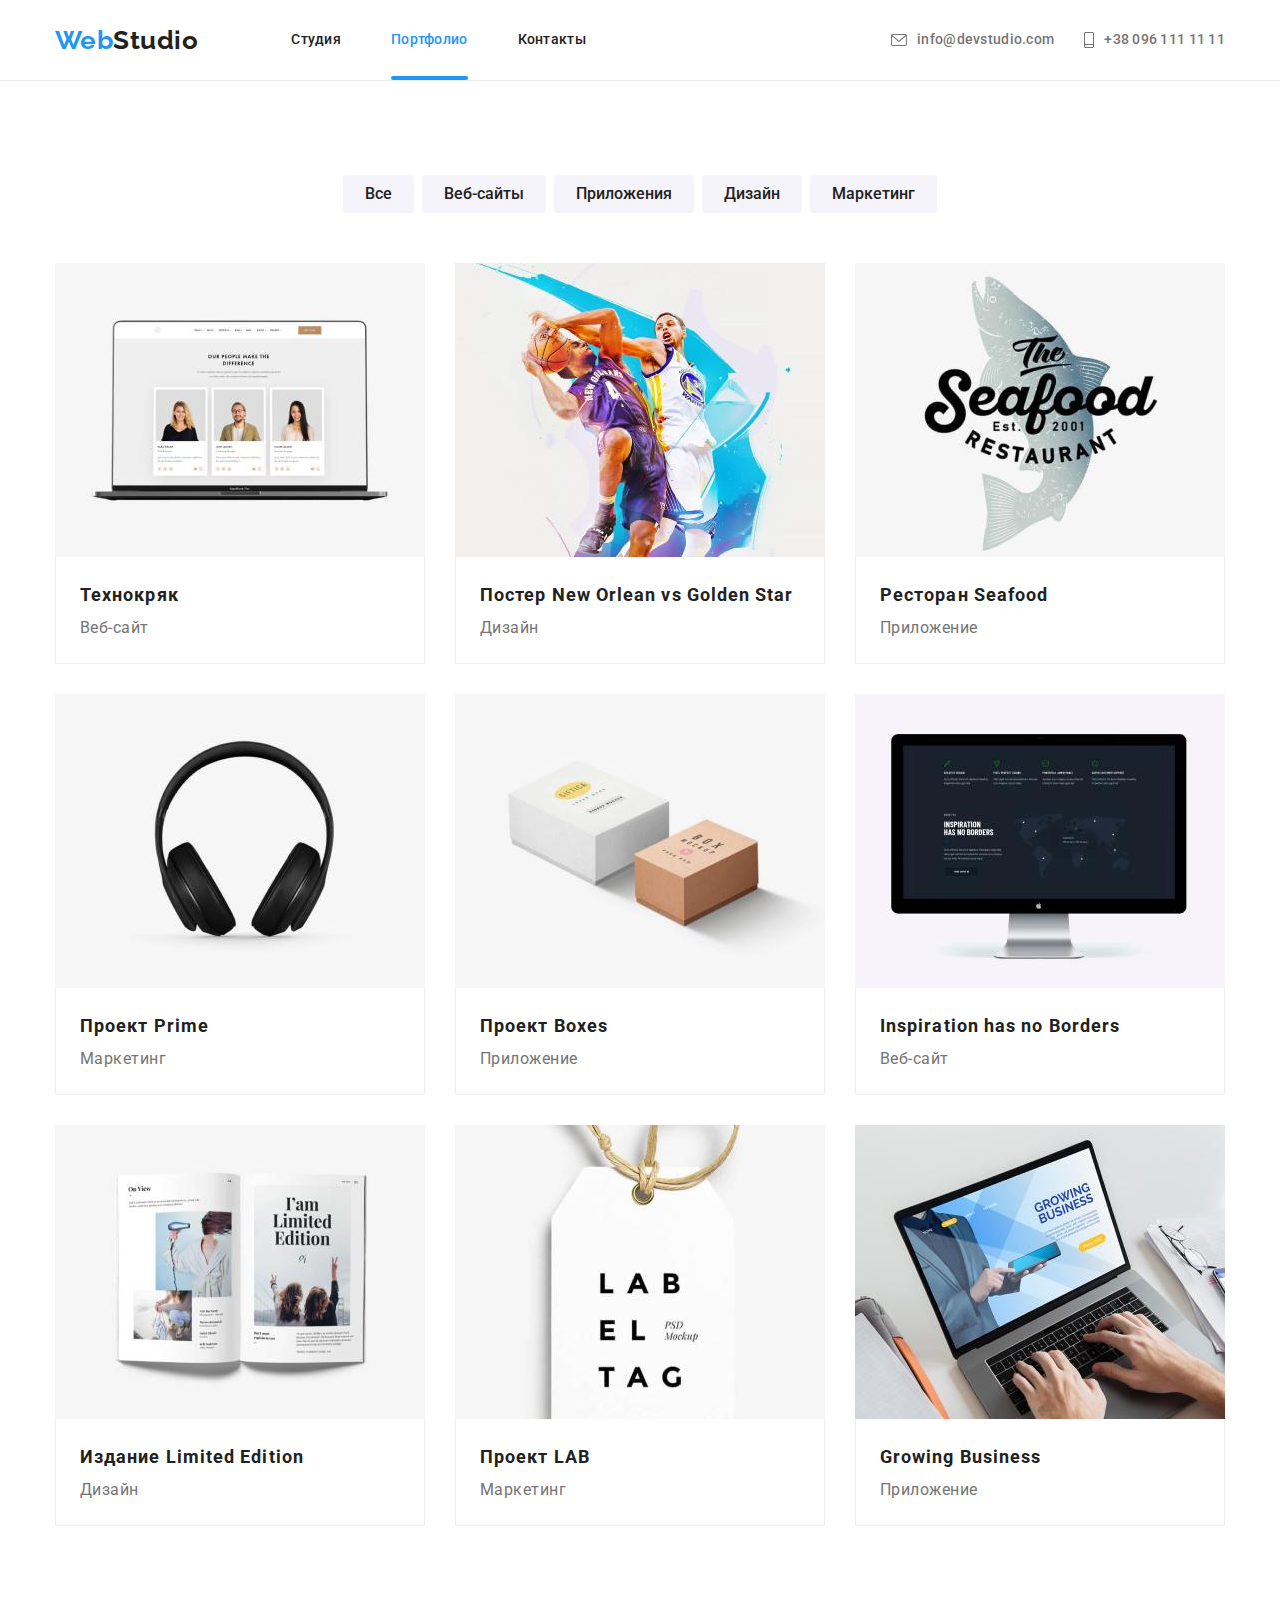
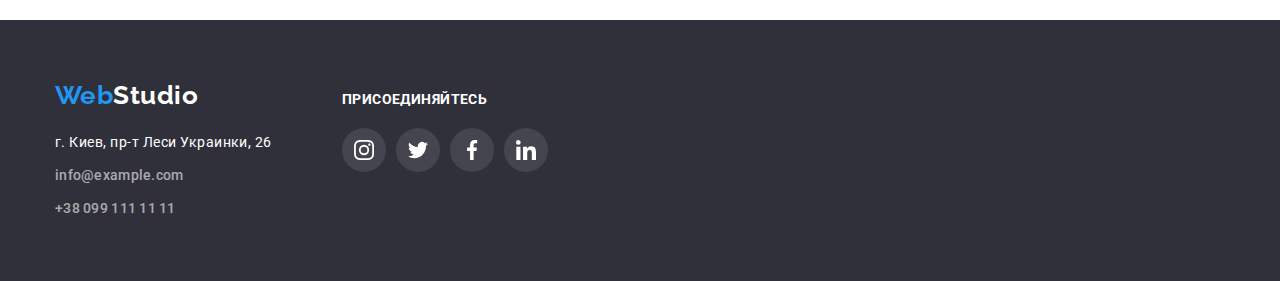
==== portfolio.html @ a3521827 "add private repository" ====
<!DOCTYPE html>
<html lang="ru">
  <head>
    <meta charset="UTF-8" />
    <meta http-equiv="X-UA-Compatible" content="IE=edge" />
    <meta name="viewport" content="width=device-width, initial-scale=1.0" />
    <title>Document</title>
    <link rel="preconnect" href="https://fonts.googleapis.com" />
    <link rel="preconnect" href="https://fonts.gstatic.com" crossorigin />
    <link
      href="https://fonts.googleapis.com/css2?family=Raleway:wght@700&family=Roboto:wght@400;500;700;900&display=swap"
      rel="stylesheet"
    />
    <link
      rel="stylesheet"
      href="https://cdnjs.cloudflare.com/ajax/libs/modern-normalize/1.1.0/modern-normalize.min.css"
    />
    <link rel="stylesheet" href="./css/styles.css" />
  </head>
  <body>
    <!-- Шапка сайта -->
    <header class="page-header">
      <div class="container main-nav">
        <nav class="nav">
          <a href="./index.html" class="logo-link text-decoration">
            Web<span class="logo-black">Studio</span>
          </a>
          <ul class="site-nav list">
            <li class="item-nav">
              <a href="./index.html" class="link text-decoration">Студия</a>
            </li>
            <li class="item-nav">
              <a href="./portfolio.html" class="link current text-decoration">Портфолио</a>
            </li>
            <li class="item-nav">
              <a href="" class="link text-decoration">Контакты</a>
            </li>
          </ul>
        </nav>
        <ul class="contact-block list">
          <li class="contact-item">
            <a href="mailto:info@devstudio.com" class="contact text-decoration">
              <svg class="mail-icon" width="16" height="12">
                <use href="./images/icons.svg#icon-envelope"></use>
              </svg>
              info@devstudio.com
            </a>
          </li>
          <li class="contact-item">
            <a href="tel:+380961111111" class="contact text-decoration">
              <svg class="tel-icon" width="10" height="16">
                <use href="./images/icons.svg#icon-smartphone"></use>
              </svg>
              +38 096 111 11 11
            </a>
          </li>
        </ul>
      </div>
    </header>
    <!-- основная часть сайта -->
    <main>
      <section class="section portfolio-section">
        <div class="container">
          <h1 class="visually-hidden">Портфолио</h1>
          <ul class="filter-list list">
            <li class="item-btn">
              <button type="button" class="btn">Все</button>
            </li>
            <li class="item-btn">
              <button type="button" class="btn">Веб-сайты</button>
            </li>
            <li class="item-btn">
              <button type="button" class="btn">Приложения</button>
            </li>
            <li class="item-btn">
              <button type="button" class="btn">Дизайн</button>
            </li>
            <li class="item-btn">
              <button type="button" class="btn">Маркетинг</button>
            </li>
          </ul>
          <ul class="portfolio-list list">
            <li class="item">
              <a class="link text-decoration" href="">
                <div class="cards-image">
                <img class="portfolio-img" src="./images/pic1.jpg" alt="Технокряк" width="370" />
                <div class="cards-image-overlay">
                <p class="overlay-cards">Ресурс предлагает комплексные предложения с разным уровнем функционала и сервисов. Все это позволит посетителю получить исчерпывающие сведения  о компании или частном лице.</p>
                  </div>
                  </div>
                <div class="p-20-24">
                  <h2 class="caption">Технокряк</h2>
                  <p class="content">Веб-сайт</p>
                </div>
              </a>
            </li>
            <li class="item">
              <a class="link text-decoration" href="">
                <div class="cards-image">
                <img class="portfolio-img"
                  src="./images/pic2.jpg"
                  alt="Постер New Orlean vs Golden Star"
                  width="370"
                />
                <div class="cards-image-overlay">
                 <p class="overlay-cards">Ресурс предлагает комплексные предложения с разным уровнем функционала и сервисов. Все это позволит посетителю получить исчерпывающие сведения  о компании или частном лице.</p>
                  </div>
                  </div>
                <div class="p-20-24">
                  <h2 class="caption">Постер New Orlean vs Golden Star</h2>
                  <p class="content">Дизайн</p>
                </div>
              </a>
            </li>
            <li class="item">
              <a class="link text-decoration" href="">
                <div class="cards-image">
                  <img
                  class="portfolio-img"
                  src="./images/pic3.jpg"
                  alt="Ресторан Seafood"
                  width="370"
                />
                <div class="cards-image-overlay">
                 <p class="overlay-cards">Ресурс предлагает комплексные предложения с разным уровнем функционала и сервисов. Все это позволит посетителю получить исчерпывающие сведения  о компании или частном лице.</p>
                  </div>
                  </div>
                <div class="p-20-24">
                  <h2 class="caption">Ресторан Seafood</h2>
                  <p class="content">Приложение</p>
                </div>
              </a>
            </li>
            <li class="item">
              <a class="link text-decoration" href="">
                <div class="cards-image">
                  <img
                  class="portfolio-img"
                  src="./images/pic4.jpg"
                  alt="Проект Prime"
                  width="370"
                />
                <div class="cards-image-overlay">
                <p class="overlay-cards">Ресурс предлагает комплексные предложения с разным уровнем функционала и сервисов. Все это позволит посетителю получить исчерпывающие сведения  о компании или частном лице.</p>
                  </div>
                  </div>
                <div class="p-20-24">
                  <h2 class="caption">Проект Prime</h2>
                  <p class="content">Маркетинг</p>
                </div>
              </a>
            </li>
            <li class="item">
              <a class="link text-decoration" href="">
                <div class="cards-image">
                  <img
                  class="portfolio-img"
                  src="./images/pic5.jpg"
                  alt="Проект Boxes"
                  width="370"
                />
                <div class="cards-image-overlay">
                 <p class="overlay-cards">Ресурс предлагает комплексные предложения с разным уровнем функционала и сервисов. Все это позволит посетителю получить исчерпывающие сведения  о компании или частном лице.</p>
                  </div>
                  </div>
                <div class="p-20-24">
                  <h2 class="caption">Проект Boxes</h2>
                  <p class="content">Приложение</p>
                </div>
              </a>
            </li>
            <li class="item">
              <a class="link text-decoration" href="">
                <div class="cards-image">
                  <img
                  class="portfolio-img"
                  src="./images/pic6.jpg"
                  alt="Inspiration has no Borders"
                  width="370"
                />
                <div class="cards-image-overlay">
                <p class="overlay-cards">Ресурс предлагает комплексные предложения с разным уровнем функционала и сервисов. Все это позволит посетителю получить исчерпывающие сведения  о компании или частном лице.</p>
                  </div>
                  </div>
                <div class="p-20-24">
                  <h2 class="caption">Inspiration has no Borders</h2>
                  <p class="content">Веб-сайт</p>
                </div>
              </a>
            </li>
            <li class="item">
              <a class="link text-decoration" href="">
                <div class="cards-image">
                  <img
                  class="portfolio-img"
                  src="./images/pic7.jpg"
                  alt="Издание Limited Edition"
                  width="370"
                />
                <div class="cards-image-overlay">
                <p class="overlay-cards">Ресурс предлагает комплексные предложения с разным уровнем функционала и сервисов. Все это позволит посетителю получить исчерпывающие сведения  о компании или частном лице.</p>
                  </div>
                  </div>
                <div class="p-20-24">
                  <h2 class="caption">Издание Limited Edition</h2>
                  <p class="content">Дизайн</p>
                </div>
              </a>
            </li>
            <li class="item">
              <a class="link text-decoration" href="">
                <div class="cards-image">
                  <img class="portfolio-img" src="./images/pic8.jpg" alt="Проект LAB" width="370" />
                <div class="cards-image-overlay">
                 <p class="overlay-cards">Ресурс предлагает комплексные предложения с разным уровнем функционала и сервисов. Все это позволит посетителю получить исчерпывающие сведения  о компании или частном лице.</p>
                  </div>
                  </div>
                <div class="p-20-24">
                  <h2 class="caption">Проект LAB</h2>
                  <p class="content">Маркетинг</p>
                </div>
              </a>
            </li>
            <li class="item">
              <a class="link text-decoration" href="">
                <div class="cards-image">
                  <img
                  class="portfolio-img"
                  src="./images/pic9.jpg"
                  alt="Growing Business"
                  width="370"
                />
                <div class="cards-image-overlay">
                <p class="overlay-cards">Ресурс предлагает комплексные предложения с разным уровнем функционала и сервисов. Все это позволит посетителю получить исчерпывающие сведения  о компании или частном лице.</p>
                  </div>
                  </div>
                <div class="p-20-24">
                  <h2 class="caption">Growing Business</h2>
                  <p class="content">Приложение</p>
                </div>
              </a>
            </li>
          </ul>
      </section>
    </main>
    <!-- Подвал сайта -->
    <footer class="footer">
      <div class="container">
        <div class="address-join-footer">
          <div class="footer-contact">
            <a href="./index.html" class="logo-link text-decoration">
              Web<span class="logo-white">Studio</span>
            </a>
            <address class="address">
              <a
                class="link text-decoration"
                href="https://bit.ly/3pXMvUd"
                target="_blank"
                rel="noopener noreferrer"
              >
                г. Киев, пр-т Леси Украинки, 26
              </a>
            </address>
            <address class="contact-address">
              <a class="contact email text-decoration" href="mailto:info@example.com"
                >info@example.com</a
              ><br />
              <a class="contact text-decoration" href="tel:+380991111111">+38 099 111 11 11</a>
            </address>
          </div>
          <div class="join">
            <p class="join-title">присоединяйтесь</p>
            <ul class="join-list list">
              <li class="item">
                <a class="join-list-link" href="">
                  <svg width="20px" height="20px">
                    <use href="./images/icons.svg#icon-instagram"></use>
                  </svg>
                </a>
              </li>
              <li class="item">
                <a class="join-list-link" href="">
                  <svg class="" width="20px" height="20px">
                    <use href="./images/icons.svg#icon-twitter"></use>
                  </svg>
                </a>
              </li>
              <li class="item">
                <a class="join-list-link" href="">
                  <svg class="" width="20px" height="20px">
                    <use href="./images/icons.svg#icon-facebook"></use>
                  </svg>
                </a>
              </li>
              <li class="item">
                <a class="join-list-link" href="">
                  <svg class="" width="20px" height="20px">
                    <use href="./images/icons.svg#icon-linkedin"></use>
                  </svg>
                </a>
              </li>
            </ul>
          </div>
        </div>
      </div>
    </footer>
  </body>
</html>
---- css/styles.css ----
:root {
  --secondary-text-color: #757575;
  --primary-text-color: #212121;
  --accent-color: #2196f3;
  --main-text-color: #ffffff;
  --primary-bg-color: #f5f4fa;
  --address-text-color: rgba(255, 255, 255, 0.6);
  --secondary-bg-color: #2f303a;
  --address-contact-color: rgba(255, 255, 255, 0.6);
}

body {
  color: var(--primary-text-color);
  font-family: Roboto, sans-serif;
  letter-spacing: 0.03em;
  position: relative;
}

.list {
  list-style: none;
}

.text-decoration {
  text-decoration: none;
}

.modal-wrapper {
  position: fixed;
  width: 100vw;
  height: 100vh;
  top: 0;
  bottom: 0;
  right: 0;
  left: 0;

  background-color: gray;
}

.modal-wrapper .modal {
  width: 200px;
  height: 200px;
  background-color: #2196f3;
}

h1,
h2,
h3,
h4,
h5,
h6,
p,
ul {
  margin: 0;
  padding: 0;
  margin-block-start: 0;
  margin-block-end: 0;
}

.page-header {
  border-bottom: 1px solid #ececec;
}

.container {
  margin-left: auto;
  margin-right: auto;
  max-width: 1200px;
  padding: 0 15px;
}

.logo-link {
  color: var(--accent-color);
  font-family: Raleway;
  font-weight: 700;
  font-size: 26px;
  line-height: 1.19;
}
.logo-black {
  color: var(--primary-text-color);
}
.logo-white {
  color: var(--main-text-color);
}

/* site nav */

.site-nav {
  display: flex;
  margin-left: 93px;
}

.site-nav .item-nav + .item-nav {
  margin-left: 50px;
}

.nav {
  display: flex;
  align-items: center;
}

.item-nav {
  position: relative;
}

.site-nav .link.link.current::after {
  content: '';
  position: absolute;
  bottom: 0;
  left: 0;
  width: 100%;
  height: 4px;
  background: #2196f3;
  border-radius: 2px;
}

.main-nav {
  display: flex;
  align-items: center;
  justify-content: space-between;
}

.site-nav .link {
  display: block;
  padding-top: 32px;
  padding-bottom: 32px;
  color: var(--title-text-color);
  font-weight: 500;
  font-size: 14px;
  line-height: 1.14;
  letter-spacing: 0.02em;

  transition-property: color;
  transition-duration: 250ms;
  transition-timing-function: cubic-bezier(0.4, 0, 0.2, 1);
}

.link:hover,
.link:focus {
  color: var(--accent-color);
}
.link.current {
  color: var(--accent-color);
}

.contact-block {
  display: flex;
}

.contact {
  display: flex;
  align-items: center;
  font-weight: 500;
  font-size: 14px;
  line-height: 1.14;
  letter-spacing: 0.02em;
  color: var(--secondary-text-color);

  transition-property: color;
  transition-duration: 250ms;
  transition-timing-function: cubic-bezier(0.4, 0, 0.2, 1);
}

.contact-item:not(:last-child) {
  margin-right: 30px;
}

.contact:hover,
.contact:focus {
  color: var(--accent-color);
}

.contact + .contact {
  margin-left: 50px;
}

.mail-icon {
  fill: currentColor;
  margin-right: 10px;
}

.tel-icon {
  fill: currentColor;
  margin-right: 10px;
}

.flex-centered {
  display: flex;
  align-items: center;
  justify-content: center;
  flex-direction: column;
}

.hero-background {
  max-width: 1600px;
  width: 100%;
  height: 600px;
  margin: 0 auto;
  background-image: linear-gradient(to right, rgba(47, 48, 58, 0.4), rgba(47, 48, 58, 0.4)),
    url(../images/image.jpg);
  background-repeat: no-repeat;
  background-position: center;
  background-size: cover;
}

.hero {
  padding-top: 200px;
  padding-bottom: 200px;
  text-align: center;
}

.hero-title {
  margin-bottom: 30px;
  color: var(--main-text-color);
  font-weight: 900;
  font-size: 44px;
  line-height: 1.36;
  text-align: center;
  letter-spacing: 0.06em;
  text-transform: uppercase;
  max-width: 696px;
}

.button {
  padding: 10px 32px;
  border-radius: 4px;
  border: none;
  font-family: inherit;
  color: var(--main-text-color);
  background-color: var(--accent-color);
  font-weight: 700;
  font-size: 16px;
  line-height: 1.88;
  letter-spacing: 0.06em;
  cursor: pointer;

  transition-property: background-color;
  transition-duration: 250ms;
  transition-timing-function: cubic-bezier(0.4, 0, 0.2, 1);
}

.button:hover,
.button:focus {
  background-color: #188ce8;
}

.backdrop {
  top: 0;
  left: 0;
  position: fixed;
  width: 100%;
  height: 100%;
  background-color: rgba(0, 0, 0, 0.2);
  opacity: 1;
  transition: opacity 400ms cubic-bezier(0.4, 0, 0.2, 1);
}

.backdrop.is-hidden {
  opacity: 0;
  pointer-events: none;
}

.backdrop.is-hidden .modal {
  transform: translate(-50%, -50%) scale(0.6);
}

.modal {
  position: absolute;
  top: 50%;
  left: 50%;
  transform: translate(-50%, -50%) scale(1);
  transition: transform 400ms cubic-bezier(0.4, 0, 0.2, 1);
  width: 528px;
  height: 581px;
  background-color: var(--main-text-color);
  box-shadow: 0px 1px 3px rgba(0, 0, 0, 0.12), 0px 1px 1px rgba(0, 0, 0, 0.14),
    0px 2px 1px rgba(0, 0, 0, 0.2);
  border-radius: 4px;
}

.btn-close {
  position: absolute;
  top: 8px;
  right: 8px;
  width: 30px;
  height: 30px;
  padding: 5px 4px 6px 4px;
  background: #ffffff;
  border: 1px solid rgba(0, 0, 0, 0.1);
  cursor: pointer;
  border-radius: 50%;
}

.section {
  padding-bottom: 94px;
  padding-top: 94px;
}

.feature {
  background: var(--primary-bg-color);
  border-radius: 4px;
  width: 270px;
  height: 120px;
  margin-bottom: 30px;
  padding: 25px 100px;
}

.item-list {
  display: flex;
}

.item-list .item {
  max-width: 270px;
}

.item:not(:last-child) {
  margin-right: 30px;
}

.title {
  margin-bottom: 10px;
  color: var(--title-text-color);
  font-size: 14px;
  line-height: 1.14;
  text-transform: uppercase;
}

.text {
  color: var(--secondary-text-color);
  font-size: 14px;
  line-height: 1.71;
}

.section-work {
  padding-top: 0;
}

.section-title {
  margin-bottom: 50px;
  color: var(--title-text-color);
  font-size: 36px;
  line-height: 1.16;
  text-align: center;
}

.work-list {
  display: flex;
}

.item-overlay-work {
  position: relative;
  display: block;
}

.overlay-work {
  display: flex;
  justify-content: center;
  position: absolute;
  align-items: center;
  width: 100%;
  height: 70px;
  bottom: 0;
  background-color: rgba(47, 48, 58, 0.8);
}

.text-work-overlay {
  font-weight: 700;
  font-size: 14px;
  line-height: 1.14;
  text-align: center;
  letter-spacing: 0.03em;
  text-transform: uppercase;
  color: var(--main-text-color);
}

.section.team {
  background-color: var(--primary-bg-color);
}

.cards-list {
  display: flex;
}

.px-30 {
  padding: 30px 32px;
}

.card {
  text-align: center;
  background-color: var(--main-text-color);
  box-shadow: 0px 1px 3px rgba(0, 0, 0, 0.12), 0px 1px 1px rgba(0, 0, 0, 0.14),
    0px 2px 1px rgba(0, 0, 0, 0.2);
  border-radius: 0px 0px 4px 4px;
}

.card-title {
  margin-bottom: 10px;
  color: var(--primary-text-color);
  font-weight: 500;
  font-size: 16px;
  line-height: 1.18;
}

.card-position {
  color: var(--secondary-text-color);
  font-size: 16px;
  line-height: 1.18;
}

.socials-list {
  display: flex;
  justify-content: center;
  margin-top: 16px;
}

.socials-list .item:not(:last-child) {
  margin-right: 10px;
}

.socials-list-link {
  display: flex;
  justify-content: center;
  align-items: center;
  border-radius: 50%;
  width: 44px;
  height: 44px;
  color: #afb1b8;

  transition-property: background-color, color;
  transition-duration: 250ms;
  transition-timing-function: cubic-bezier(0.4, 0, 0.2, 1);
}

.socials-list-link:focus {
  background-color: var(--accent-color);
  color: #ffffff;
}

.socials-list-link:hover {
  background-color: var(--accent-color);
  color: #ffffff;
}

.company-list {
  display: flex;
  justify-content: center;
  align-items: center;
}

.client-link {
  display: block;
  border: 1px solid #afb1b8;
  border-radius: 4px;
  padding: 16px 32px;
  color: #afb1b8;

  transition-property: border-color, color;
  transition-duration: 250ms;
  transition-timing-function: cubic-bezier(0.4, 0, 0.2, 1);
}

.client-link:hover,
.client-link:focus {
  color: var(--accent-color);
  border-color: var(--accent-color);
}

.footer {
  padding-top: 60px;
  padding-bottom: 60px;
  background-color: var(--secondary-bg-color);
}

.address {
  margin-top: 20px;
  margin-bottom: 9px;
}

.address .link {
  color: var(--main-text-color);
  font-style: normal;
  font-size: 14px;
  line-height: 1.71;
}

.contact-address .contact {
  color: var(--address-contact-color);
  font-style: normal;
  font-size: 14px;
  line-height: 1.71;

  transition-property: text-shadow;
  transition-duration: 250ms;
  transition-timing-function: cubic-bezier(0.4, 0, 0.2, 1);
}
.contact-address .contact:hover,
.contact-address .contact:focus {
  text-shadow: -1px -1px 0 #000, 1px -1px 0 #000, -1px 1px 0 #000, 1px 1px 0 #000;
}

.email {
  display: inline-block;
  margin-bottom: 9px;
}

.footer-contact {
  margin-right: 70px;
}

.address-join-footer {
  display: flex;
  align-items: baseline;
}

.join-title {
  font-weight: 700;
  font-size: 14px;
  line-height: 1.14;
  letter-spacing: 0.03em;
  text-transform: uppercase;
  color: var(--main-text-color);
  margin-bottom: 20px;
}

.join-list {
  display: flex;
}

.join-list .item:not(:last-child) {
  margin-right: 10px;
}

.join-list-link {
  display: flex;
  justify-content: center;
  align-items: center;
  border-radius: 50%;
  width: 44px;
  height: 44px;
  color: #ffffff;
  background-color: rgba(255, 255, 255, 0.1);

  transition-property: background-color, color;
  transition-duration: 250ms;
  transition-timing-function: cubic-bezier(0.4, 0, 0.2, 1);
}

.join-list-link:focus,
.join-list-link:hover {
  background-color: var(--accent-color);
  color: #ffffff;
}

.visually-hidden {
  position: absolute;
  width: 1px;
  height: 1px;
  margin: -1px;
  border: 0;
  padding: 0;
  white-space: nowrap;
  clip-path: inset(100%);
  clip: rect(0 0 0 0);
  overflow: hidden;
}

.btn {
  font-family: inherit;
  color: var(--primary-text-color);
  background: var(--primary-bg-color);
  font-weight: 500;
  font-size: 16px;
  line-height: 1.63;
  text-align: center;
  cursor: pointer;
  border-radius: 4px;
  border: none;
  padding: 6px 22px;

  transition-property: background-color, color, box-shadow;
  transition-duration: 250ms;
  transition-timing-function: cubic-bezier(0.4, 0, 0.2, 1);
}

.btn:hover,
.btn:focus {
  color: var(--main-text-color);
  background-color: var(--accent-color);
  box-shadow: 0px 3px 1px rgba(0, 0, 0, 0.1), 0px 1px 2px rgba(0, 0, 0, 0.08),
    0px 2px 2px rgba(0, 0, 0, 0.12);
}

.filter-list {
  display: flex;
  justify-content: center;
  margin-bottom: 50px;
}

.filter-list .item-btn + .item-btn {
  margin-left: 8px;
}

.caption {
  color: var(--primary-text-color);
  font-weight: 700;
  font-size: 18px;
  line-height: 2;
  letter-spacing: 0.06em;
}

.content {
  color: var(--secondary-text-color);
  font-size: 16px;
  line-height: 1.88;
  letter-spacing: 0.03em;
}

.portfolio-list {
  display: flex;
  flex-wrap: wrap;
}

.portfolio-list .item {
  margin-right: 30px;
  margin-bottom: 30px;
  background: #ffffff;

  transition-property: box-shadow;
  transition-duration: 250ms;
  transition-timing-function: cubic-bezier(0.4, 0, 0.2, 1);
}

.portfolio-list .item:nth-child(3n) {
  margin-right: 0;
}

.portfolio-list .item:nth-last-child(-n + 3) {
  margin-bottom: 0;
}

.portfolio-list .item:hover,
.portfolio-list .item:focus {
  box-shadow: 0px 1px 1px rgba(0, 0, 0, 0.12), 0px 4px 4px rgba(0, 0, 0, 0.06),
    1px 4px 6px rgba(0, 0, 0, 0.16);
}

.cards-image {
  position: relative;
  overflow: hidden;
}

.overlay-cards {
  font-style: normal;
  font-weight: normal;
  font-size: 18px;
  line-height: 1.555;
  letter-spacing: 0.03em;
  color: #ffffff;
  padding: 63px 24px 63px 24px;
}

.cards-image-overlay {
  position: absolute;
  top: 0;
  left: 0;
  width: 100%;
  height: 100%;
  opacity: 0;
  background-color: rgba(33, 150, 243, 0.9);
  transform: translateY(100%);

  transition-property: transform, opacity;
  transition-duration: 250ms;
  transition-timing-function: cubic-bezier(0.4, 0, 0.2, 1);
}

.link:hover .cards-image > .cards-image-overlay,
.link:focus .cards-image > .cards-image-overlay {
  opacity: 1;
  transform: translateY(0);
}

img {
  display: block;
}

.p-20-24 {
  padding: 20px 24px;
  border-bottom: 1px solid #eeeeee;
  border-left: 1px solid #eeeeee;
  border-right: 1px solid #eeeeee;
}
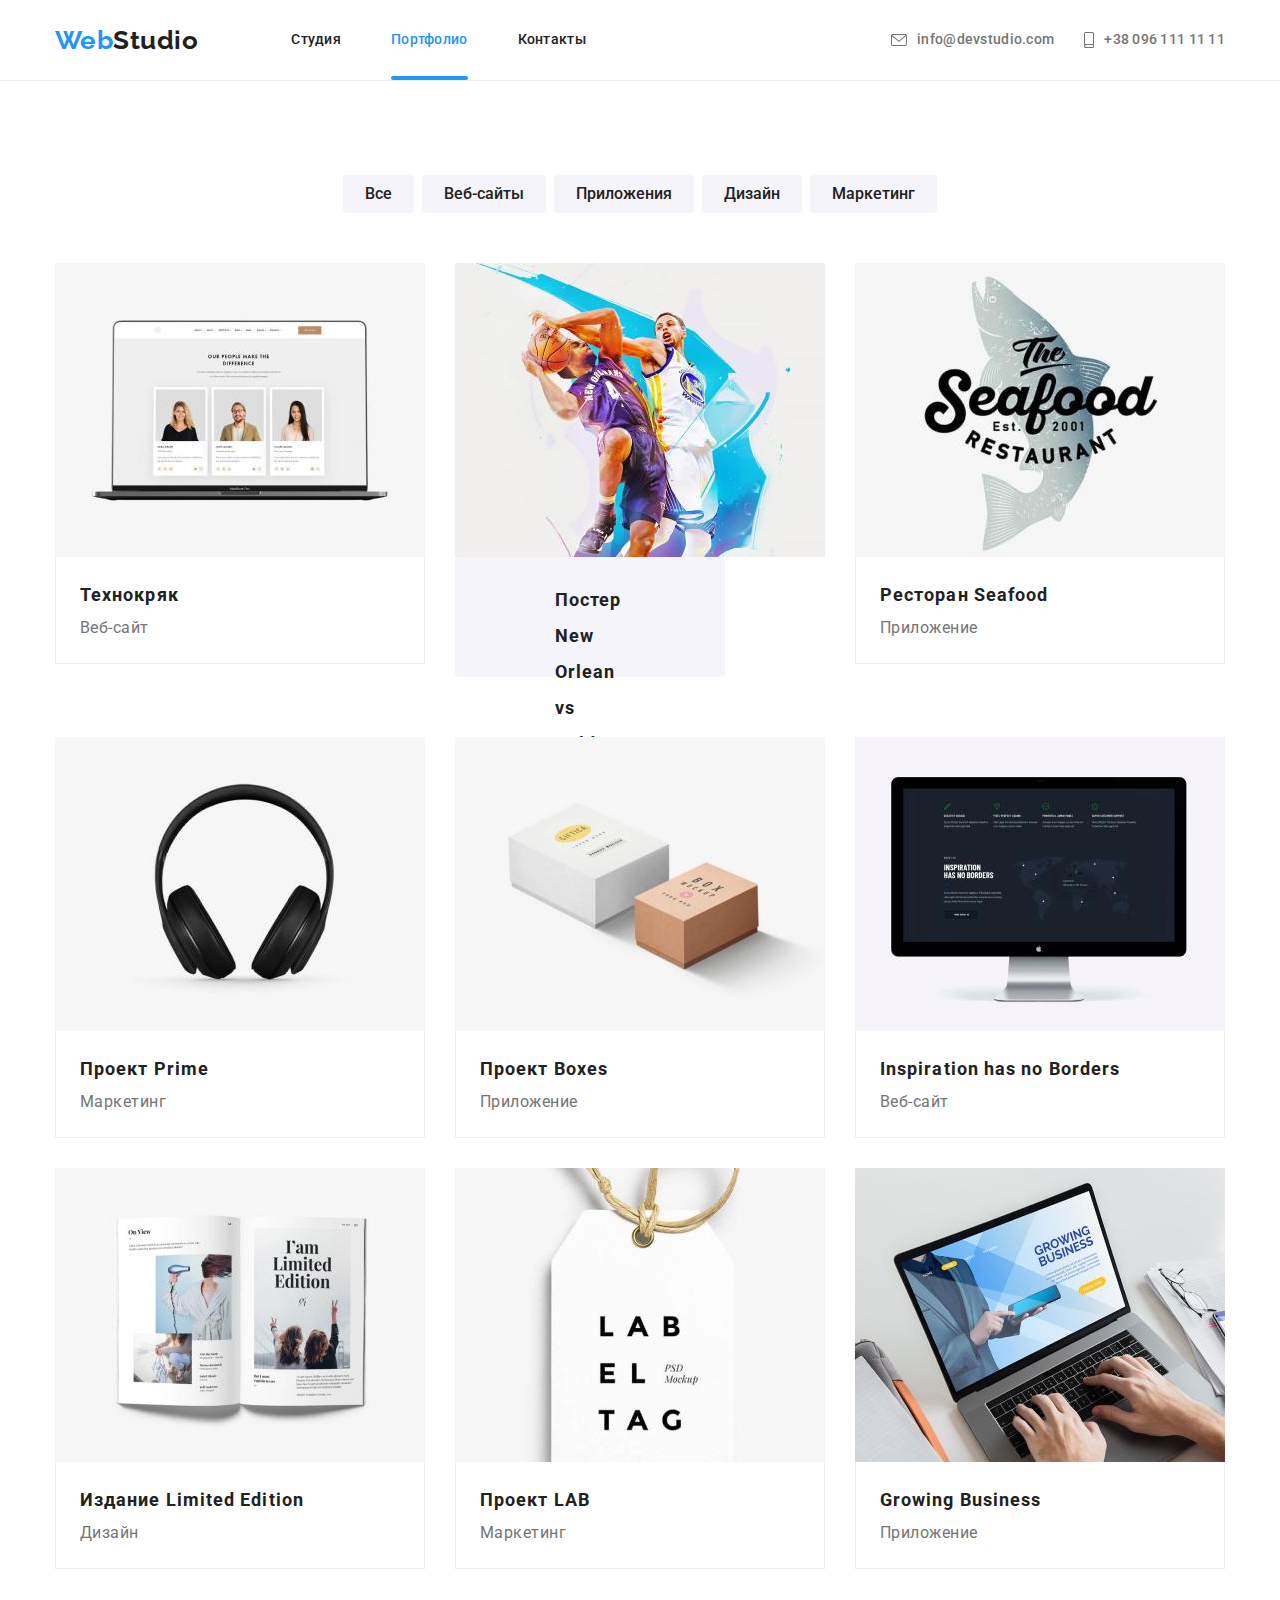
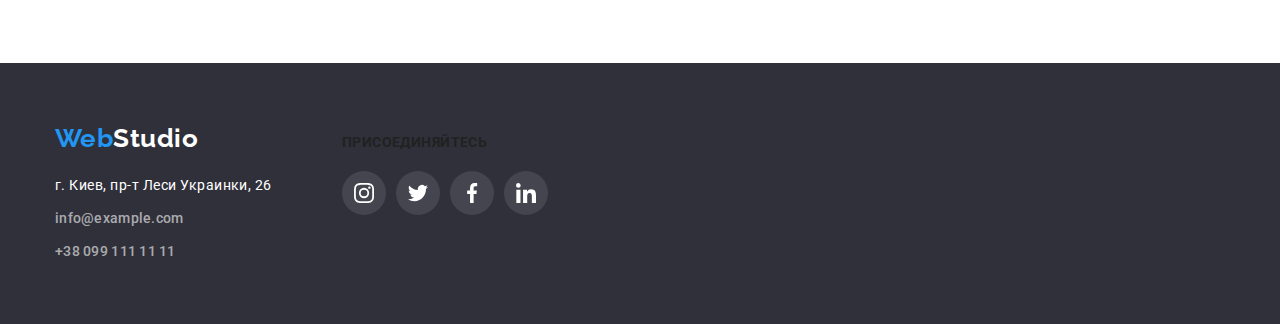
==== commit 518b8ac7: "fix" ====
--- a/portfolio.html
+++ b/portfolio.html
@@ -18,7 +18,7 @@
     <link rel="stylesheet" href="./css/styles.css" />
   </head>
   <body>
-    <!-- Шапка сайта -->
+    <!-- Title -->
     <header class="page-header">
       <div class="container main-nav">
         <nav class="nav">
@@ -108,7 +108,7 @@
 о компании или частном лице.</p>
                   </div>
                   </div>
-                <div class="p-20-24">
+                <div class="feature">
                   <h2 class="caption">Постер New Orlean vs Golden Star</h2>
                   <p class="content">Дизайн</p>
                 </div>
--- a/css/styles.css
+++ b/css/styles.css
@@ -10,7 +10,7 @@
 }
 
 body {
-  color: var(--primary-text-color);
+  color: #212121;
   font-family: Roboto, sans-serif;
   letter-spacing: 0.03em;
   position: relative;
@@ -68,17 +68,17 @@
 }
 
 .logo-link {
-  color: var(--accent-color);
+  color: #2196f3;
   font-family: Raleway;
   font-weight: 700;
   font-size: 26px;
   line-height: 1.19;
 }
 .logo-black {
-  color: var(--primary-text-color);
+  color: #212121;
 }
 .logo-white {
-  color: var(--main-text-color);
+  color: #ffffff;
 }
 
 /* site nav */
@@ -135,10 +135,10 @@
 
 .link:hover,
 .link:focus {
-  color: var(--accent-color);
+  color: #2196f3;
 }
 .link.current {
-  color: var(--accent-color);
+  color: #2196f3;
 }
 
 .contact-block {
@@ -152,7 +152,7 @@
   font-size: 14px;
   line-height: 1.14;
   letter-spacing: 0.02em;
-  color: var(--secondary-text-color);
+  color: #757575;
 
   transition-property: color;
   transition-duration: 250ms;
@@ -165,7 +165,7 @@
 
 .contact:hover,
 .contact:focus {
-  color: var(--accent-color);
+  color: #2196f3;
 }
 
 .contact + .contact {
@@ -209,7 +209,7 @@
 
 .hero-title {
   margin-bottom: 30px;
-  color: var(--main-text-color);
+  color: #ffffff;
   font-weight: 900;
   font-size: 44px;
   line-height: 1.36;
@@ -224,8 +224,8 @@
   border-radius: 4px;
   border: none;
   font-family: inherit;
-  color: var(--main-text-color);
-  background-color: var(--accent-color);
+  color: #ffffff;
+  background-color: #2196f3;
   font-weight: 700;
   font-size: 16px;
   line-height: 1.88;
@@ -270,7 +270,7 @@
   transition: transform 400ms cubic-bezier(0.4, 0, 0.2, 1);
   width: 528px;
   height: 581px;
-  background-color: var(--main-text-color);
+  background-color: #ffffff;
   box-shadow: 0px 1px 3px rgba(0, 0, 0, 0.12), 0px 1px 1px rgba(0, 0, 0, 0.14),
     0px 2px 1px rgba(0, 0, 0, 0.2);
   border-radius: 4px;
@@ -324,7 +324,7 @@
 }
 
 .text {
-  color: var(--secondary-text-color);
+  color: #757575;
   font-size: 14px;
   line-height: 1.71;
 }
@@ -368,7 +368,7 @@
   text-align: center;
   letter-spacing: 0.03em;
   text-transform: uppercase;
-  color: var(--main-text-color);
+  color: #ffffff;
 }
 
 .section.team {
@@ -393,14 +393,14 @@
 
 .card-title {
   margin-bottom: 10px;
-  color: var(--primary-text-color);
+  color: #212121;
   font-weight: 500;
   font-size: 16px;
   line-height: 1.18;
 }
 
 .card-position {
-  color: var(--secondary-text-color);
+  color: #757575;
   font-size: 16px;
   line-height: 1.18;
 }
@@ -430,12 +430,12 @@
 }
 
 .socials-list-link:focus {
-  background-color: var(--accent-color);
+  background-color: #2196f3;
   color: #ffffff;
 }
 
 .socials-list-link:hover {
-  background-color: var(--accent-color);
+  background-color: #2196f3;
   color: #ffffff;
 }
 
@@ -459,8 +459,8 @@
 
 .client-link:hover,
 .client-link:focus {
-  color: var(--accent-color);
-  border-color: var(--accent-color);
+  color: #2196f3;
+  border-color: #2196f3;
 }
 
 .footer {
@@ -475,7 +475,7 @@
 }
 
 .address .link {
-  color: var(--main-text-color);
+  color: #ffffff;
   font-style: normal;
   font-size: 14px;
   line-height: 1.71;
@@ -516,7 +516,7 @@
   line-height: 1.14;
   letter-spacing: 0.03em;
   text-transform: uppercase;
-  color: var(--main-text-color);
+  color: ;
   margin-bottom: 20px;
 }
 
@@ -545,7 +545,7 @@
 
 .join-list-link:focus,
 .join-list-link:hover {
-  background-color: var(--accent-color);
+  background-color: #2196f3;
   color: #ffffff;
 }
 
@@ -564,7 +564,7 @@
 
 .btn {
   font-family: inherit;
-  color: var(--primary-text-color);
+  color: #212121;
   background: var(--primary-bg-color);
   font-weight: 500;
   font-size: 16px;
@@ -583,7 +583,7 @@
 .btn:hover,
 .btn:focus {
   color: var(--main-text-color);
-  background-color: var(--accent-color);
+  background-color: #2196f3;
   box-shadow: 0px 3px 1px rgba(0, 0, 0, 0.1), 0px 1px 2px rgba(0, 0, 0, 0.08),
     0px 2px 2px rgba(0, 0, 0, 0.12);
 }
@@ -599,7 +599,7 @@
 }
 
 .caption {
-  color: var(--primary-text-color);
+  color: #212121;
   font-weight: 700;
   font-size: 18px;
   line-height: 2;
@@ -607,7 +607,7 @@
 }
 
 .content {
-  color: var(--secondary-text-color);
+  color: #757575;
   font-size: 16px;
   line-height: 1.88;
   letter-spacing: 0.03em;
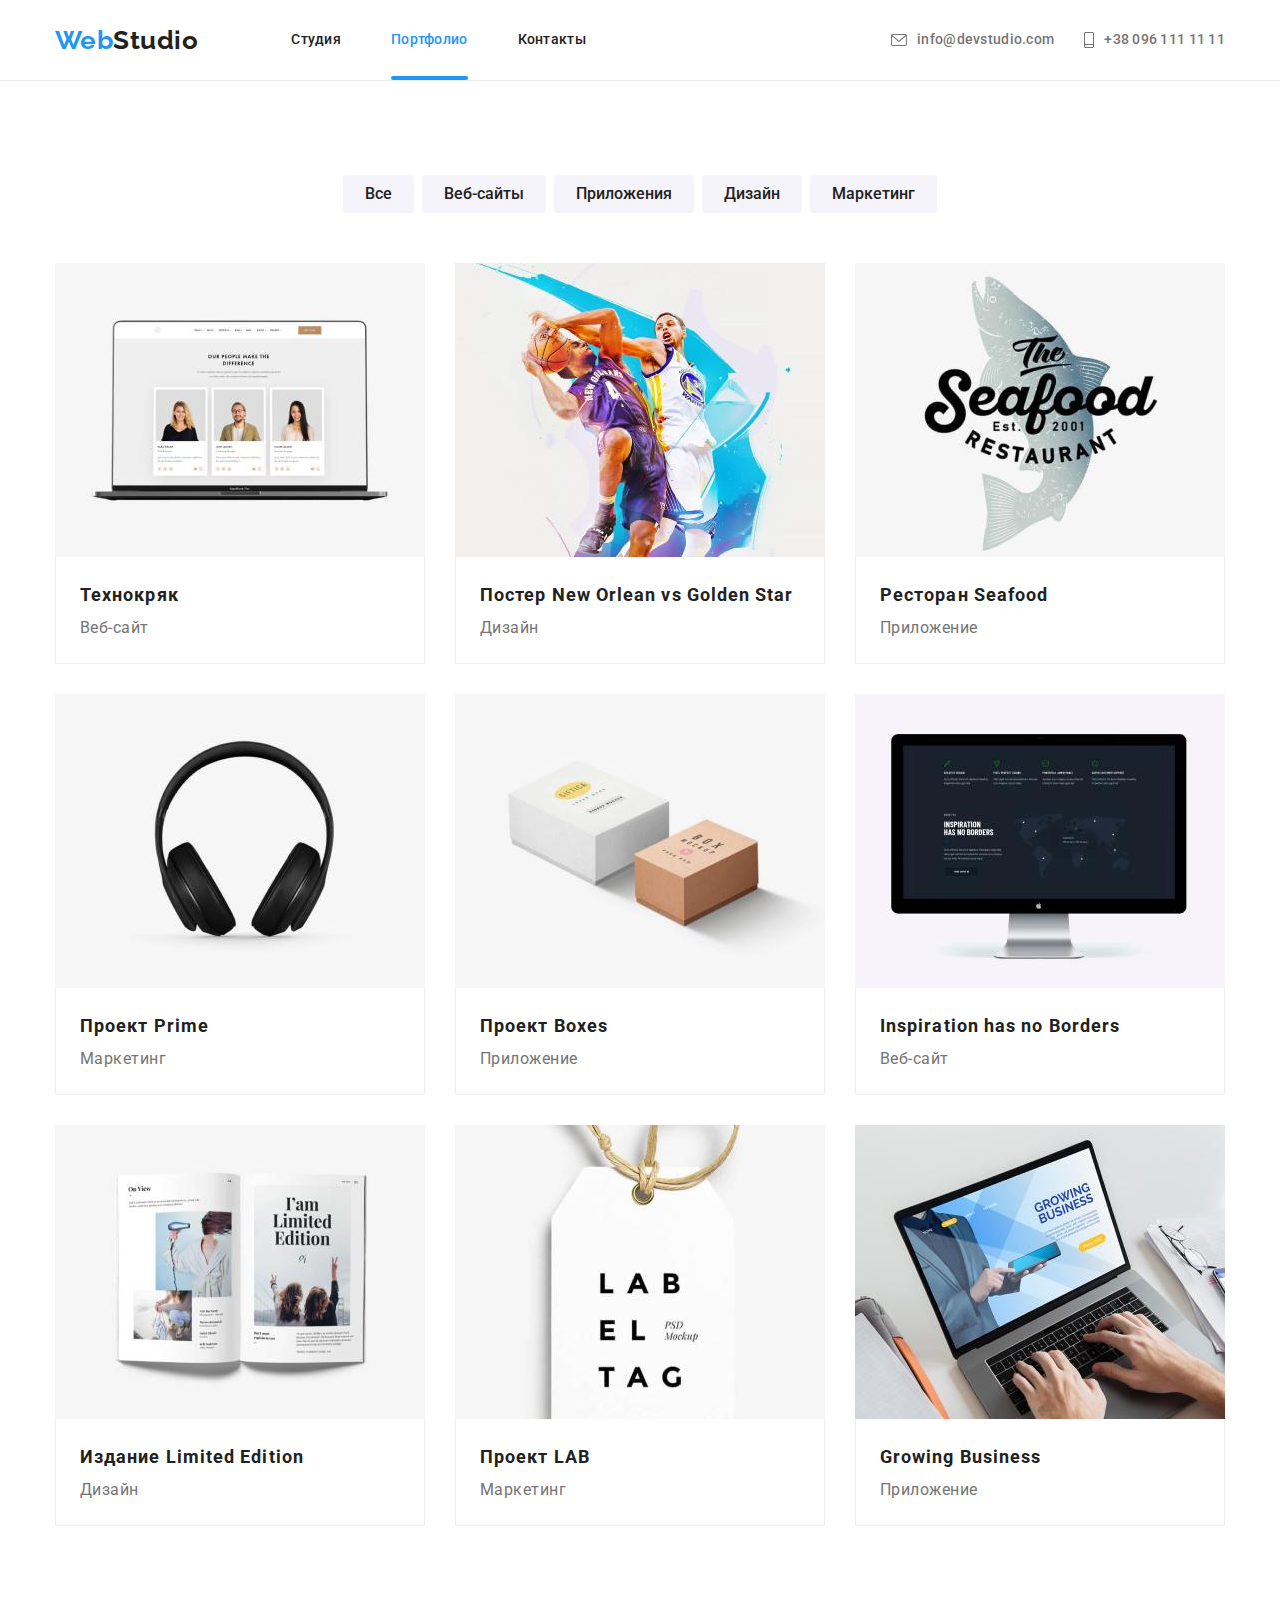
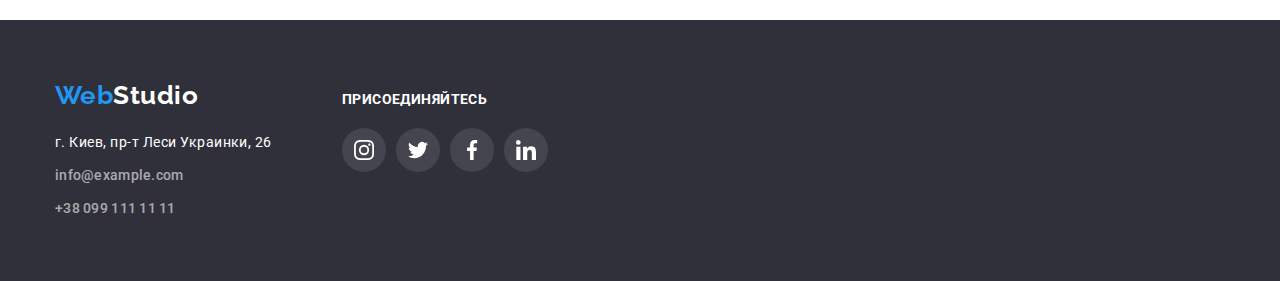
==== commit 0255bae7: "fix bugs" ====
--- a/portfolio.html
+++ b/portfolio.html
@@ -7,14 +7,9 @@
     <title>Document</title>
     <link rel="preconnect" href="https://fonts.googleapis.com" />
     <link rel="preconnect" href="https://fonts.gstatic.com" crossorigin />
-    <link
-      href="https://fonts.googleapis.com/css2?family=Raleway:wght@700&family=Roboto:wght@400;500;700;900&display=swap"
-      rel="stylesheet"
+    <link href="https://fonts.googleapis.com/css2?family=Raleway:wght@700&family=Roboto:wght@400;500;700;900&display=swap" rel="stylesheet"
     />
-    <link
-      rel="stylesheet"
-      href="https://cdnjs.cloudflare.com/ajax/libs/modern-normalize/1.1.0/modern-normalize.min.css"
-    />
+    <link rel="stylesheet"href="https://cdnjs.cloudflare.com/ajax/libs/modern-normalize/1.1.0/modern-normalize.min.css"/>
     <link rel="stylesheet" href="./css/styles.css" />
   </head>
   <body>
@@ -83,12 +78,12 @@
             <li class="item">
               <a class="link text-decoration" href="">
                 <div class="cards-image">
-                <img class="portfolio-img" src="./images/pic1.jpg" alt="Технокряк" width="370" />
-                <div class="cards-image-overlay">
-                <p class="overlay-cards">Ресурс предлагает комплексные предложения с разным уровнем функционала и сервисов. Все это позволит посетителю получить исчерпывающие сведения  -о компании или частном лице.</p>
-                  </div>
-                  </div>
+                  <img class="portfolio-img" src="./images/pic1.jpg" alt="Технокряк" width="370" />
+                  <div class="cards-image-overlay">
+                    <p class="overlay-cards">Ресурс предлагает комплексные предложения с разным уровнем функционала и сервисов. Все это позволит посетителю получить исчерпывающие сведения  +о компании или частном лице.</p>
+                  </div>
+                </div>
                 <div class="p-20-24">
                   <h2 class="caption">Технокряк</h2>
                   <p class="content">Веб-сайт</p>
@@ -98,17 +93,17 @@
             <li class="item">
               <a class="link text-decoration" href="">
                 <div class="cards-image">
-                <img class="portfolio-img"
-                  src="./images/pic2.jpg"
-                  alt="Постер New Orlean vs Golden Star"
-                  width="370"
-                />
-                <div class="cards-image-overlay">
-                 <p class="overlay-cards">Ресурс предлагает комплексные предложения с разным уровнем функционала и сервисов. Все это позволит посетителю получить исчерпывающие сведения  -о компании или частном лице.</p>
-                  </div>
-                  </div>
-                <div class="feature">
+                  <img class="portfolio-img"
+                    src="./images/pic2.jpg"
+                    alt="Постер New Orlean vs Golden Star"
+                    width="370"
+                  />
+                  <div class="cards-image-overlay">
+                    <p class="overlay-cards">Ресурс предлагает комплексные предложения с разным уровнем функционала и сервисов. Все это позволит посетителю получить исчерпывающие сведения  +о компании или частном лице.</p>
+                  </div>
+                </div>
+                <div class="p-20-24">
                   <h2 class="caption">Постер New Orlean vs Golden Star</h2>
                   <p class="content">Дизайн</p>
                 </div>
@@ -123,11 +118,11 @@
                   alt="Ресторан Seafood"
                   width="370"
                 />
-                <div class="cards-image-overlay">
-                 <p class="overlay-cards">Ресурс предлагает комплексные предложения с разным уровнем функционала и сервисов. Все это позволит посетителю получить исчерпывающие сведения  -о компании или частном лице.</p>
-                  </div>
-                  </div>
+                  <div class="cards-image-overlay">
+                    <p class="overlay-cards">Ресурс предлагает комплексные предложения с разным уровнем функционала и сервисов. Все это позволит посетителю получить исчерпывающие сведения  +о компании или частном лице.</p>
+                  </div>
+                </div>
                 <div class="p-20-24">
                   <h2 class="caption">Ресторан Seafood</h2>
                   <p class="content">Приложение</p>
@@ -143,11 +138,11 @@
                   alt="Проект Prime"
                   width="370"
                 />
-                <div class="cards-image-overlay">
-                <p class="overlay-cards">Ресурс предлагает комплексные предложения с разным уровнем функционала и сервисов. Все это позволит посетителю получить исчерпывающие сведения  -о компании или частном лице.</p>
-                  </div>
-                  </div>
+                  <div class="cards-image-overlay">
+                    <p class="overlay-cards">Ресурс предлагает комплексные предложения с разным уровнем функционала и сервисов. Все это позволит посетителю получить исчерпывающие сведения  +о компании или частном лице.</p>
+                  </div>
+                </div>
                 <div class="p-20-24">
                   <h2 class="caption">Проект Prime</h2>
                   <p class="content">Маркетинг</p>
@@ -163,11 +158,11 @@
                   alt="Проект Boxes"
                   width="370"
                 />
-                <div class="cards-image-overlay">
-                 <p class="overlay-cards">Ресурс предлагает комплексные предложения с разным уровнем функционала и сервисов. Все это позволит посетителю получить исчерпывающие сведения  -о компании или частном лице.</p>
-                  </div>
-                  </div>
+                  <div class="cards-image-overlay">
+                  <p class="overlay-cards">Ресурс предлагает комплексные предложения с разным уровнем функционала и сервисов. Все это позволит посетителю получить исчерпывающие сведения  +о компании или частном лице.</p>
+                  </div>
+                </div>
                 <div class="p-20-24">
                   <h2 class="caption">Проект Boxes</h2>
                   <p class="content">Приложение</p>
@@ -183,11 +178,11 @@
                   alt="Inspiration has no Borders"
                   width="370"
                 />
-                <div class="cards-image-overlay">
-                <p class="overlay-cards">Ресурс предлагает комплексные предложения с разным уровнем функционала и сервисов. Все это позволит посетителю получить исчерпывающие сведения  -о компании или частном лице.</p>
-                  </div>
-                  </div>
+                  <div class="cards-image-overlay">
+                    <p class="overlay-cards">Ресурс предлагает комплексные предложения с разным уровнем функционала и сервисов. Все это позволит посетителю получить исчерпывающие сведения  +о компании или частном лице.</p>
+                  </div>
+                </div>
                 <div class="p-20-24">
                   <h2 class="caption">Inspiration has no Borders</h2>
                   <p class="content">Веб-сайт</p>
@@ -203,11 +198,11 @@
                   alt="Издание Limited Edition"
                   width="370"
                 />
-                <div class="cards-image-overlay">
-                <p class="overlay-cards">Ресурс предлагает комплексные предложения с разным уровнем функционала и сервисов. Все это позволит посетителю получить исчерпывающие сведения  -о компании или частном лице.</p>
-                  </div>
-                  </div>
+                  <div class="cards-image-overlay">
+                    <p class="overlay-cards">Ресурс предлагает комплексные предложения с разным уровнем функционала и сервисов. Все это позволит посетителю получить исчерпывающие сведения  +о компании или частном лице.</p>
+                  </div>
+                </div>
                 <div class="p-20-24">
                   <h2 class="caption">Издание Limited Edition</h2>
                   <p class="content">Дизайн</p>
@@ -218,11 +213,11 @@
               <a class="link text-decoration" href="">
                 <div class="cards-image">
                   <img class="portfolio-img" src="./images/pic8.jpg" alt="Проект LAB" width="370" />
-                <div class="cards-image-overlay">
-                 <p class="overlay-cards">Ресурс предлагает комплексные предложения с разным уровнем функционала и сервисов. Все это позволит посетителю получить исчерпывающие сведения  -о компании или частном лице.</p>
-                  </div>
-                  </div>
+                  <div class="cards-image-overlay">
+                     <p class="overlay-cards">Ресурс предлагает комплексные предложения с разным уровнем функционала и сервисов. Все это позволит посетителю получить исчерпывающие сведения  +о компании или частном лице.</p>
+                  </div>
+                </div>
                 <div class="p-20-24">
                   <h2 class="caption">Проект LAB</h2>
                   <p class="content">Маркетинг</p>
@@ -238,11 +233,11 @@
                   alt="Growing Business"
                   width="370"
                 />
-                <div class="cards-image-overlay">
-                <p class="overlay-cards">Ресурс предлагает комплексные предложения с разным уровнем функционала и сервисов. Все это позволит посетителю получить исчерпывающие сведения  -о компании или частном лице.</p>
-                  </div>
-                  </div>
+                  <div class="cards-image-overlay">
+                    <p class="overlay-cards">Ресурс предлагает комплексные предложения с разным уровнем функционала и сервисов. Все это позволит посетителю получить исчерпывающие сведения  +о компании или частном лице.</p>
+                  </div>
+                </div>
                 <div class="p-20-24">
                   <h2 class="caption">Growing Business</h2>
                   <p class="content">Приложение</p>
--- a/css/styles.css
+++ b/css/styles.css
@@ -101,7 +101,7 @@
   position: relative;
 }
 
-.site-nav .link.link.current::after {
+.site-nav .link.link.current:after {
   content: '';
   position: absolute;
   bottom: 0;
@@ -516,7 +516,7 @@
   line-height: 1.14;
   letter-spacing: 0.03em;
   text-transform: uppercase;
-  color: ;
+  color: #ffffff;
   margin-bottom: 20px;
 }
 
@@ -622,7 +622,6 @@
   margin-right: 30px;
   margin-bottom: 30px;
   background: #ffffff;
-
   transition-property: box-shadow;
   transition-duration: 250ms;
   transition-timing-function: cubic-bezier(0.4, 0, 0.2, 1);
@@ -643,8 +642,8 @@
 }
 
 .cards-image {
+  overflow: hidden;
   position: relative;
-  overflow: hidden;
 }
 
 .overlay-cards {
@@ -676,6 +675,7 @@
 .link:focus .cards-image > .cards-image-overlay {
   opacity: 1;
   transform: translateY(0);
+
 }
 
 img {
